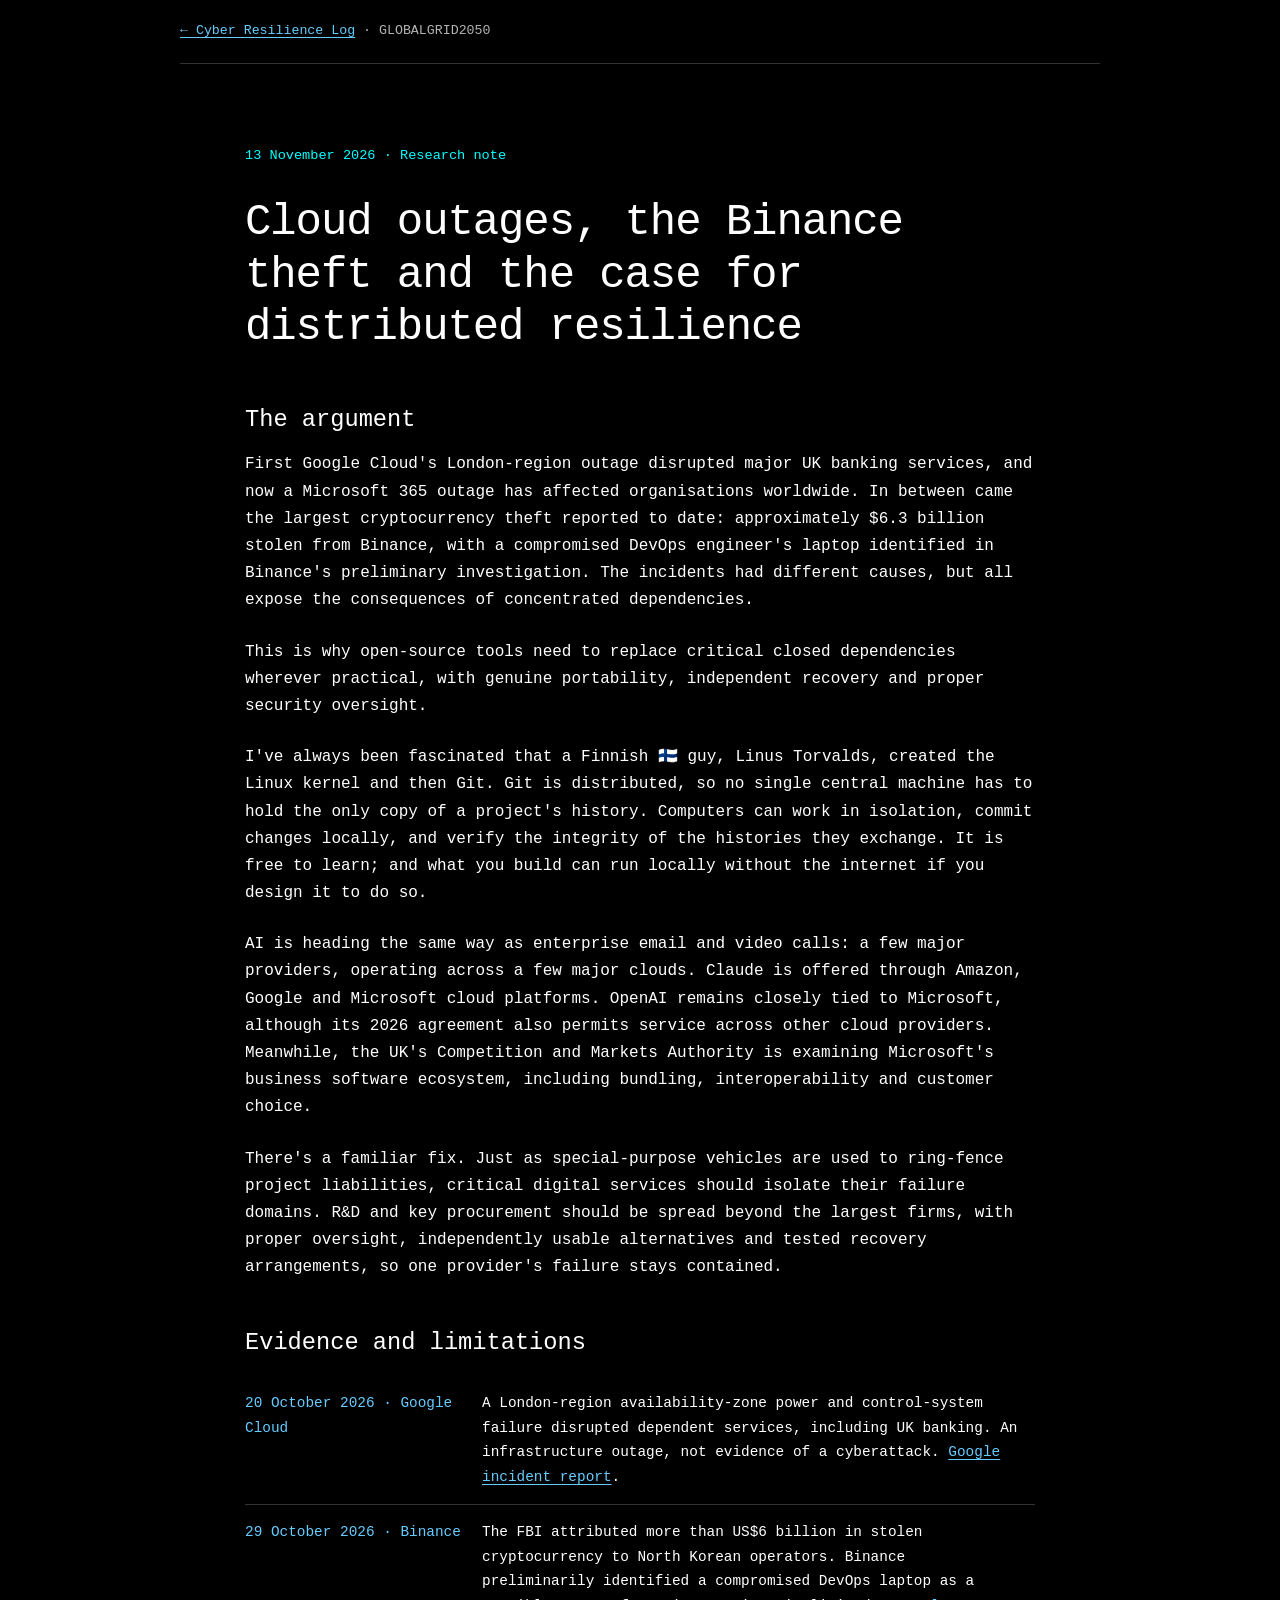
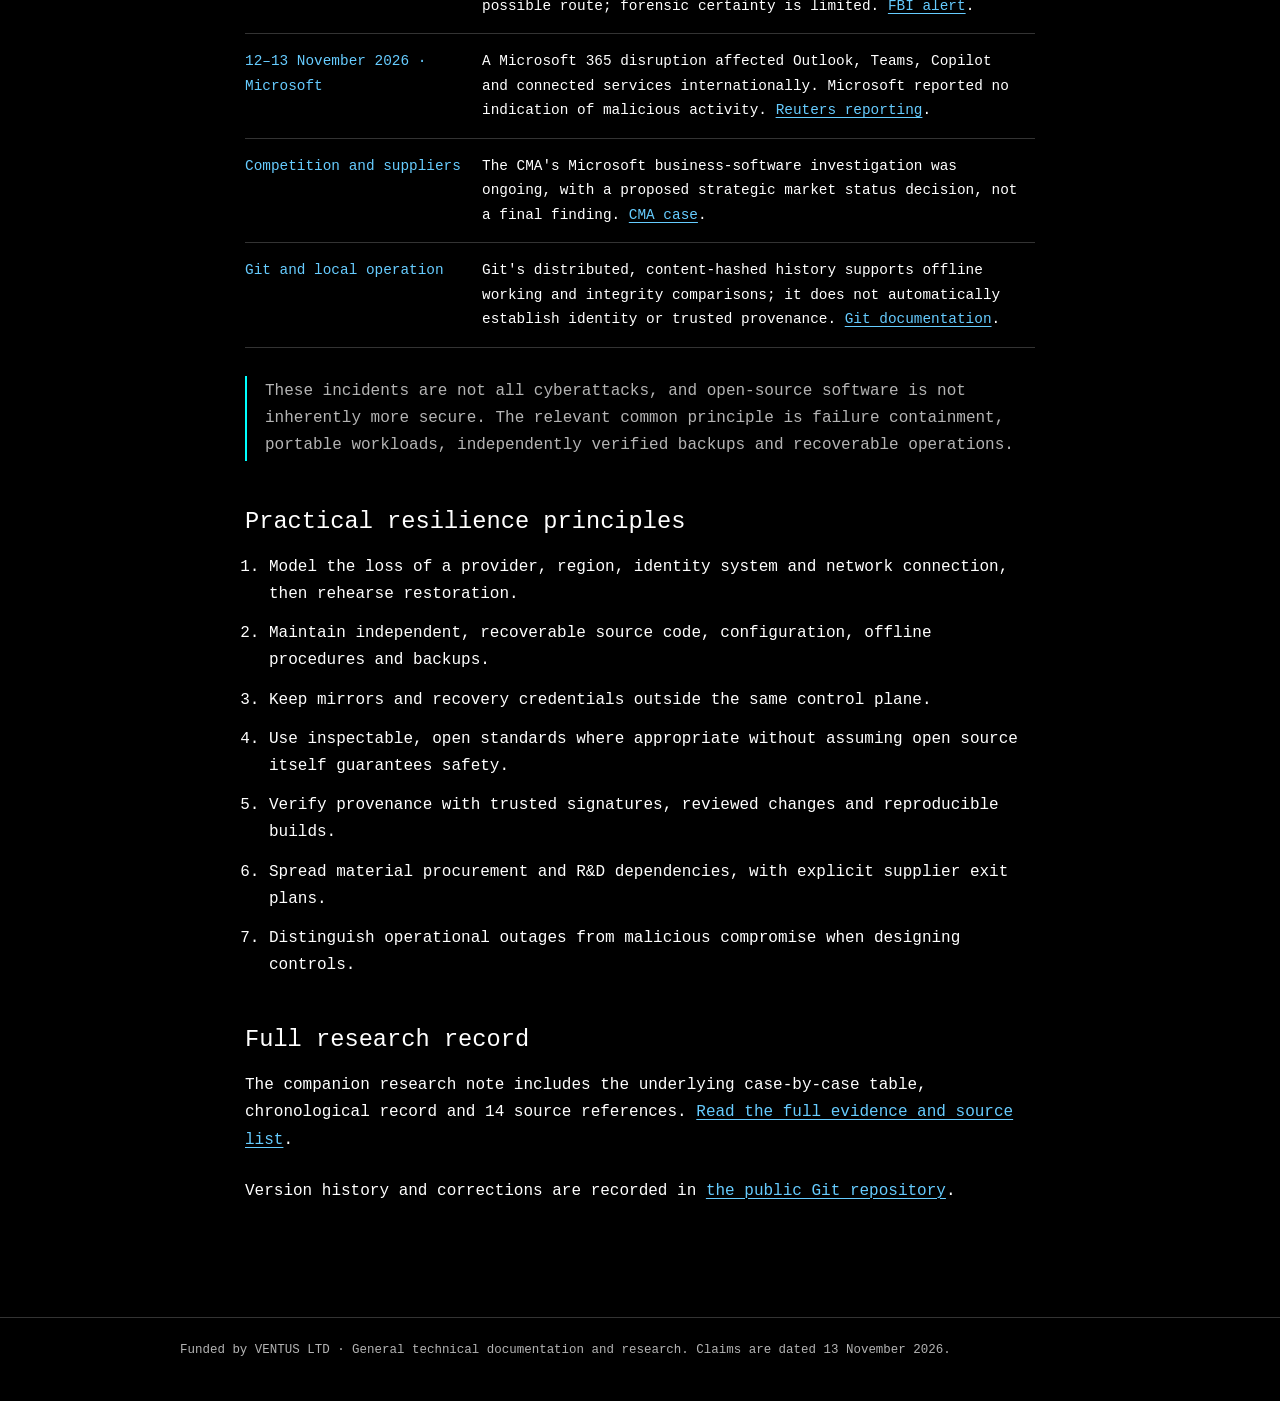
==== entries/2026-11-13-concentration-risk.html @ 51e10d52 "Add standalone, dated Cyber Resilience Log with first evidence-led entry" ====
<!doctype html>
<html lang="en"><head><meta charset="utf-8"><meta name="viewport" content="width=device-width, initial-scale=1">
<meta name="description" content="13 November 2026: fact-checked research on Google Cloud, Binance and Microsoft incidents and reducing single-provider dependencies.">
<title>Concentration risk — Cyber Resilience Log</title><link rel="stylesheet" href="../assets/log.css"></head><body>
<header><div class="wrap breadcrumb"><a href="../">← Cyber Resilience Log</a> · GLOBALGRID2050</div></header>
<main class="wrap prose"><div class="article-head"><div class="date"><time datetime="2026-11-13">13 November 2026</time> · Research note</div>
<h1>Cloud outages, the Binance theft and the case for distributed resilience</h1></div>
<section aria-labelledby="argument"><h2 id="argument">The argument</h2>
<p>First Google Cloud's London-region outage disrupted major UK banking services, and now a Microsoft 365 outage has affected organisations worldwide. In between came the largest cryptocurrency theft reported to date: approximately $6.3 billion stolen from Binance, with a compromised DevOps engineer's laptop identified in Binance's preliminary investigation. The incidents had different causes, but all expose the consequences of concentrated dependencies.</p>
<p>This is why open-source tools need to replace critical closed dependencies wherever practical, with genuine portability, independent recovery and proper security oversight.</p>
<p>I've always been fascinated that a Finnish 🇫🇮 guy, Linus Torvalds, created the Linux kernel and then Git. Git is distributed, so no single central machine has to hold the only copy of a project's history. Computers can work in isolation, commit changes locally, and verify the integrity of the histories they exchange. It is free to learn; and what you build can run locally without the internet if you design it to do so.</p>
<p>AI is heading the same way as enterprise email and video calls: a few major providers, operating across a few major clouds. Claude is offered through Amazon, Google and Microsoft cloud platforms. OpenAI remains closely tied to Microsoft, although its 2026 agreement also permits service across other cloud providers. Meanwhile, the UK's Competition and Markets Authority is examining Microsoft's business software ecosystem, including bundling, interoperability and customer choice.</p>
<p>There's a familiar fix. Just as special-purpose vehicles are used to ring-fence project liabilities, critical digital services should isolate their failure domains. R&amp;D and key procurement should be spread beyond the largest firms, with proper oversight, independently usable alternatives and tested recovery arrangements, so one provider's failure stays contained.</p>
</section>
<section aria-labelledby="facts"><h2 id="facts">Evidence and limitations</h2>
<table class="facts"><tbody>
<tr><th scope="row">20 October 2026 · Google Cloud</th><td>A London-region availability-zone power and control-system failure disrupted dependent services, including UK banking. An infrastructure outage, not evidence of a cyberattack. <a href="https://status.cloud.google.com/incidents/Xs2XTHzAVC9YnafnPyzj">Google incident report</a>.</td></tr>
<tr><th scope="row">29 October 2026 · Binance</th><td>The FBI attributed more than US$6 billion in stolen cryptocurrency to North Korean operators. Binance preliminarily identified a compromised DevOps laptop as a possible route; forensic certainty is limited. <a href="https://www.fbi.gov/investigate/cyber/alerts/2026/north-korea-responsible-for-6-billion-binance-attack/layout_view">FBI alert</a>.</td></tr>
<tr><th scope="row">12–13 November 2026 · Microsoft</th><td>A Microsoft 365 disruption affected Outlook, Teams, Copilot and connected services internationally. Microsoft reported no indication of malicious activity. <a href="https://www.reuters.com/technology/microsoft-365-outlook-down-thousands-us-users-downdetector-shows-2026-11-12/">Reuters reporting</a>.</td></tr>
<tr><th scope="row">Competition and suppliers</th><td>The CMA's Microsoft business-software investigation was ongoing, with a proposed strategic market status decision, not a final finding. <a href="https://www.gov.uk/cma-cases/microsofts-business-software-ecosystem">CMA case</a>.</td></tr>
<tr><th scope="row">Git and local operation</th><td>Git's distributed, content-hashed history supports offline working and integrity comparisons; it does not automatically establish identity or trusted provenance. <a href="https://git-scm.com/book/en/v2/Getting-Started-About-Version-Control">Git documentation</a>.</td></tr>
</tbody></table>
<p class="callout">These incidents are not all cyberattacks, and open-source software is not inherently more secure. The relevant common principle is failure containment, portable workloads, independently verified backups and recoverable operations.</p>
</section>
<section aria-labelledby="principles"><h2 id="principles">Practical resilience principles</h2>
<ol><li>Model the loss of a provider, region, identity system and network connection, then rehearse restoration.</li>
<li>Maintain independent, recoverable source code, configuration, offline procedures and backups.</li>
<li>Keep mirrors and recovery credentials outside the same control plane.</li>
<li>Use inspectable, open standards where appropriate without assuming open source itself guarantees safety.</li>
<li>Verify provenance with trusted signatures, reviewed changes and reproducible builds.</li>
<li>Spread material procurement and R&amp;D dependencies, with explicit supplier exit plans.</li>
<li>Distinguish operational outages from malicious compromise when designing controls.</li></ol></section>
<section aria-labelledby="record"><h2 id="record">Full research record</h2>
<p>The companion research note includes the underlying case-by-case table, chronological record and 14 source references. <a href="https://github.com/Ventusltd/cyber-resilience/blob/main/research/2026-11-13-concentration-risk.md">Read the full evidence and source list</a>.</p>
<p>Version history and corrections are recorded in <a href="https://github.com/Ventusltd/cyber-resilience">the public Git repository</a>.</p></section></main>
<footer><div class="wrap">Funded by VENTUS LTD · General technical documentation and research. Claims are dated 13 November 2026.</div></footer>
</body></html>
---- assets/log.css ----
:root{color-scheme:dark;--bg:#000;--fg:#fff;--muted:#b4b4b4;--line:#333;--blue:#66ccff;--cyan:#00ffff}
*{box-sizing:border-box}html{scroll-behavior:smooth}body{margin:0;background:var(--bg);color:var(--fg);font:16px/1.7 ui-monospace,SFMono-Regular,Consolas,monospace}
a{color:var(--blue);text-decoration-thickness:1px;text-underline-offset:3px}a:hover{color:var(--cyan)}a:focus-visible,summary:focus-visible{outline:2px solid var(--cyan);outline-offset:4px}
.wrap{width:min(920px,calc(100% - 48px));margin:0 auto}.masthead{border-bottom:1px solid var(--line);padding:30px 0 35px}.masthead .eyebrow,.kicker{color:var(--cyan);text-transform:uppercase;letter-spacing:.13em;font-size:.76rem}.brand{font-size:1rem;letter-spacing:.09em;color:var(--blue);text-decoration:none}.masthead h1{font-size:clamp(2rem,6vw,3.7rem);line-height:1.12;font-weight:500;margin:28px 0 16px;letter-spacing:-.035em}.masthead p{max-width:720px;color:var(--muted);margin:0 0 16px}
.nav{display:flex;flex-wrap:wrap;gap:14px 24px;margin-top:26px;font-size:.88rem}.nav a{text-decoration:none;border-bottom:1px solid var(--line);padding-bottom:4px}
main{padding:44px 0 66px}h2{font-size:1.48rem;line-height:1.3;font-weight:500;margin:0 0 16px}h3{font-size:1.1rem;font-weight:500}p{margin:0 0 20px}section{margin:0 0 46px}.entry{padding:25px 0 26px;border-top:1px solid var(--line)}.entry:last-child{border-bottom:1px solid var(--line)}.date{font-size:.85rem;color:var(--cyan)}.entry h3{font-size:1.33rem;margin:6px 0 12px}.entry h3 a{text-decoration:none}.entry p,.secondary{color:var(--muted)}
.pill{font-size:.7rem;border:1px solid var(--line);padding:3px 9px;text-transform:uppercase;letter-spacing:.03em;margin-left:10px;color:var(--muted)}
.prose{max-width:790px}.prose p{margin-bottom:24px}.prose ul,.prose ol{padding-left:24px}.prose li{margin-bottom:12px}.facts{width:100%;border-collapse:collapse;margin:18px 0 28px;font-size:.9rem}.facts th,.facts td{border-bottom:1px solid var(--line);padding:15px 12px 15px 0;vertical-align:top;text-align:left}.facts th{color:var(--blue);font-weight:500;width:30%}
.breadcrumb{font-size:.83rem;color:var(--muted);padding:20px 0;border-bottom:1px solid var(--line)}.article-head{padding:36px 0 22px}.article-head h1{font-size:clamp(1.75rem,5vw,2.75rem);line-height:1.19;font-weight:500;letter-spacing:-.025em}.article-head .date{margin-bottom:14px}
.callout{border-left:2px solid var(--cyan);padding:2px 0 2px 18px;color:var(--muted);margin:22px 0 32px}footer{border-top:1px solid var(--line);padding:22px 0 40px;font-size:.78rem;color:var(--muted)}
@media(max-width:620px){body{font-size:14px}.wrap{width:min(920px,calc(100% - 36px))}.facts,.facts tbody,.facts tr,.facts th,.facts td{display:block;width:100%}.facts th{border:0;padding-bottom:0}.facts td{padding-top:2px}.pill{display:inline-block;margin:8px 0 0}}
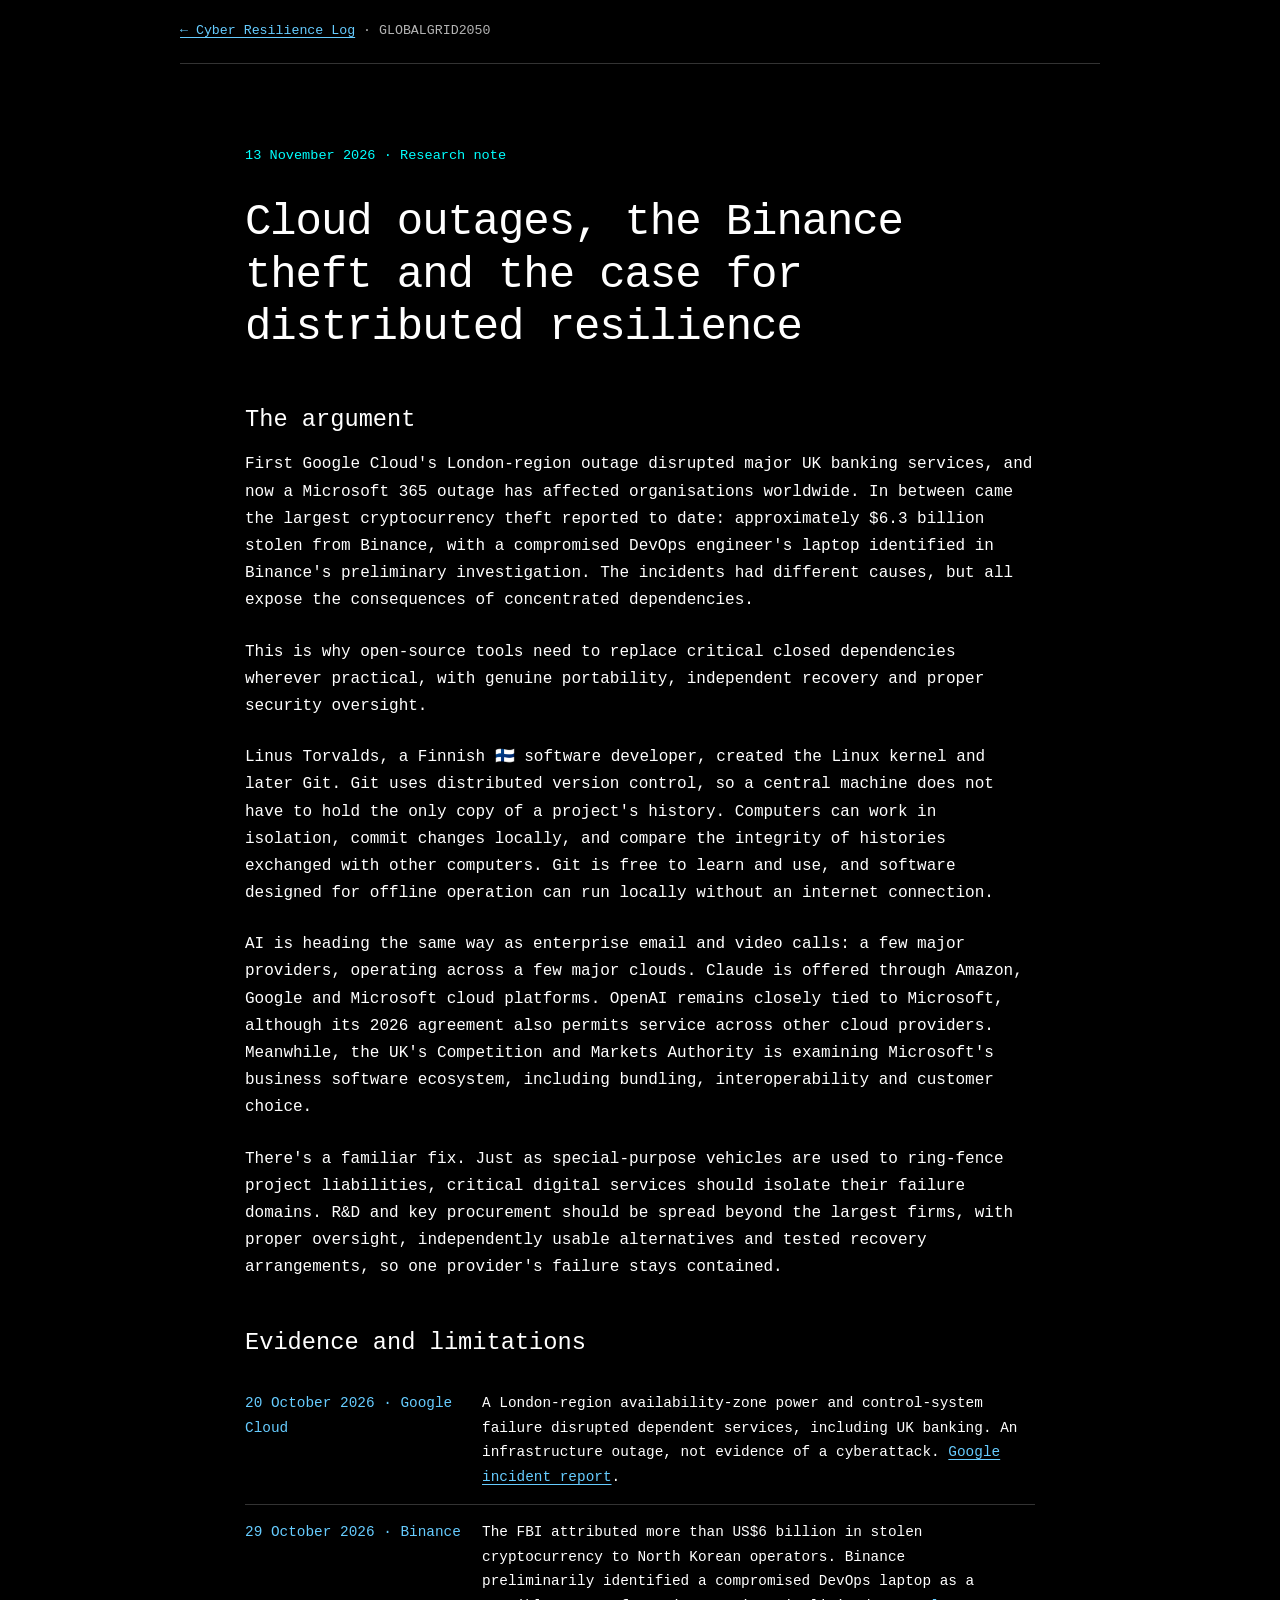
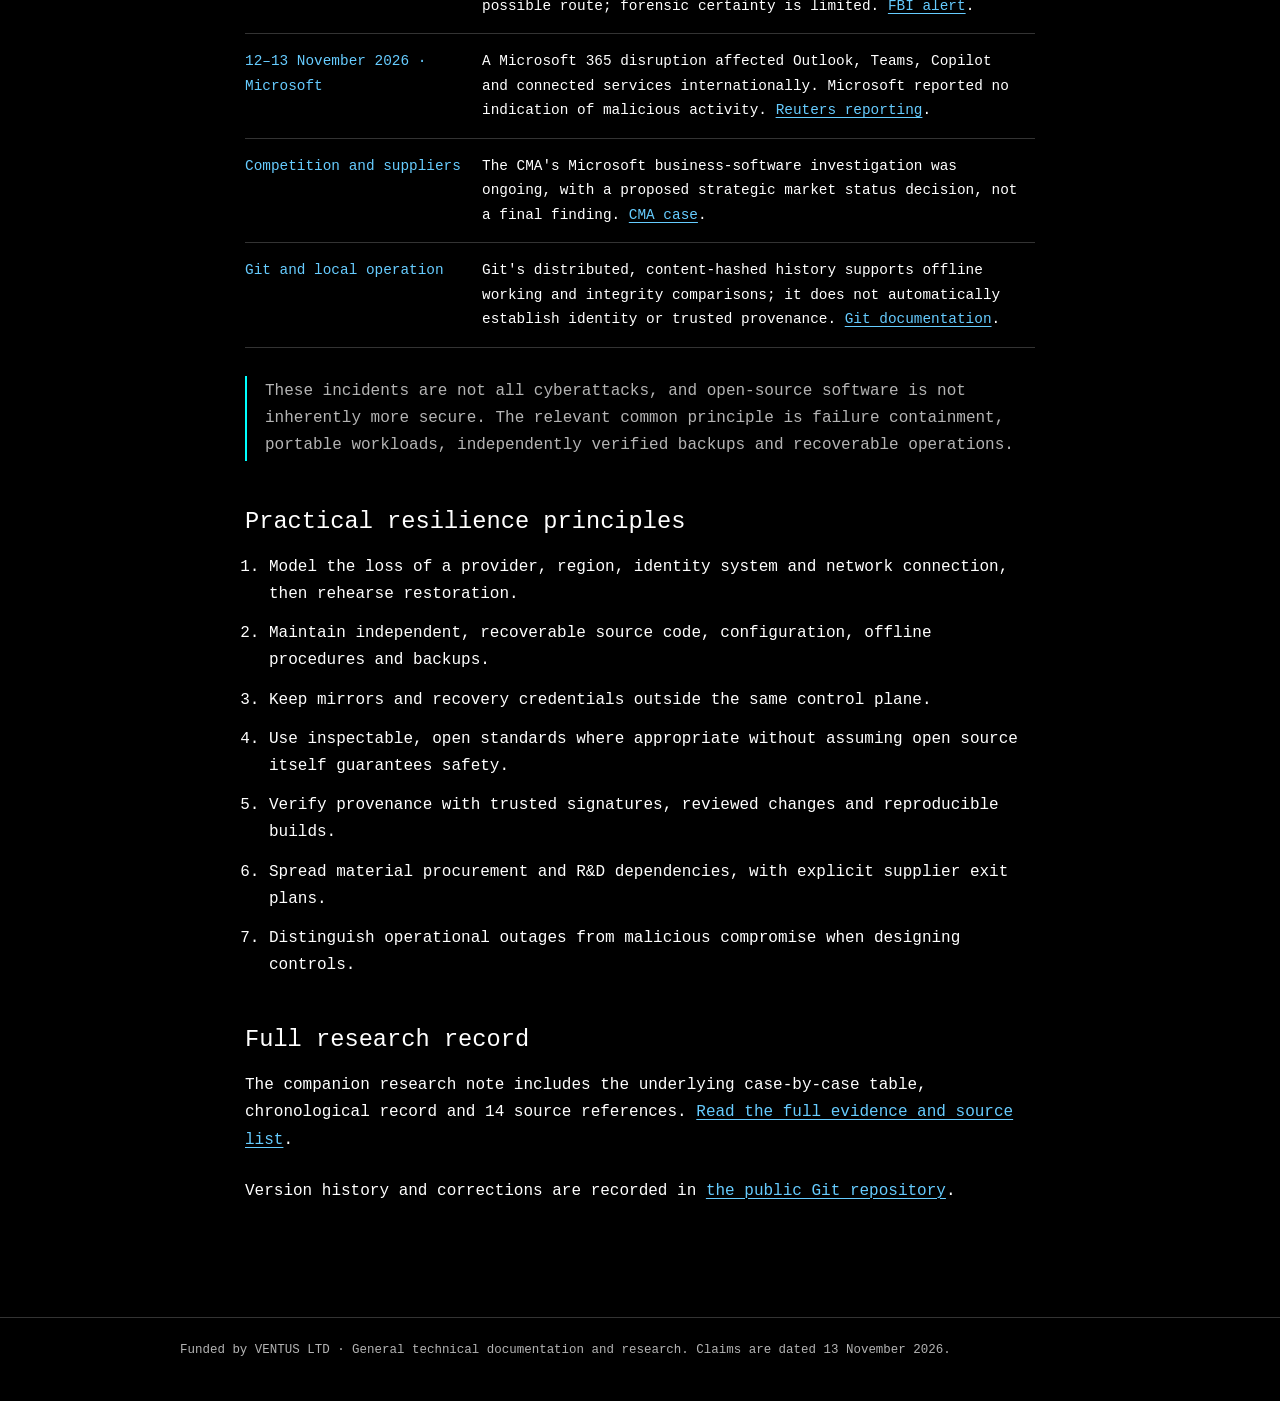
==== commit 9d989757: "Use neutral third-person language in Cyber Resilience Log and research" ====
--- a/entries/2026-11-13-concentration-risk.html
+++ b/entries/2026-11-13-concentration-risk.html
@@ -8,7 +8,7 @@
 <section aria-labelledby="argument"><h2 id="argument">The argument</h2>
 <p>First Google Cloud's London-region outage disrupted major UK banking services, and now a Microsoft 365 outage has affected organisations worldwide. In between came the largest cryptocurrency theft reported to date: approximately $6.3 billion stolen from Binance, with a compromised DevOps engineer's laptop identified in Binance's preliminary investigation. The incidents had different causes, but all expose the consequences of concentrated dependencies.</p>
 <p>This is why open-source tools need to replace critical closed dependencies wherever practical, with genuine portability, independent recovery and proper security oversight.</p>
-<p>I've always been fascinated that a Finnish 🇫🇮 guy, Linus Torvalds, created the Linux kernel and then Git. Git is distributed, so no single central machine has to hold the only copy of a project's history. Computers can work in isolation, commit changes locally, and verify the integrity of the histories they exchange. It is free to learn; and what you build can run locally without the internet if you design it to do so.</p>
+<p>Linus Torvalds, a Finnish 🇫🇮 software developer, created the Linux kernel and later Git. Git uses distributed version control, so a central machine does not have to hold the only copy of a project's history. Computers can work in isolation, commit changes locally, and compare the integrity of histories exchanged with other computers. Git is free to learn and use, and software designed for offline operation can run locally without an internet connection.</p>
 <p>AI is heading the same way as enterprise email and video calls: a few major providers, operating across a few major clouds. Claude is offered through Amazon, Google and Microsoft cloud platforms. OpenAI remains closely tied to Microsoft, although its 2026 agreement also permits service across other cloud providers. Meanwhile, the UK's Competition and Markets Authority is examining Microsoft's business software ecosystem, including bundling, interoperability and customer choice.</p>
 <p>There's a familiar fix. Just as special-purpose vehicles are used to ring-fence project liabilities, critical digital services should isolate their failure domains. R&amp;D and key procurement should be spread beyond the largest firms, with proper oversight, independently usable alternatives and tested recovery arrangements, so one provider's failure stays contained.</p>
 </section>
